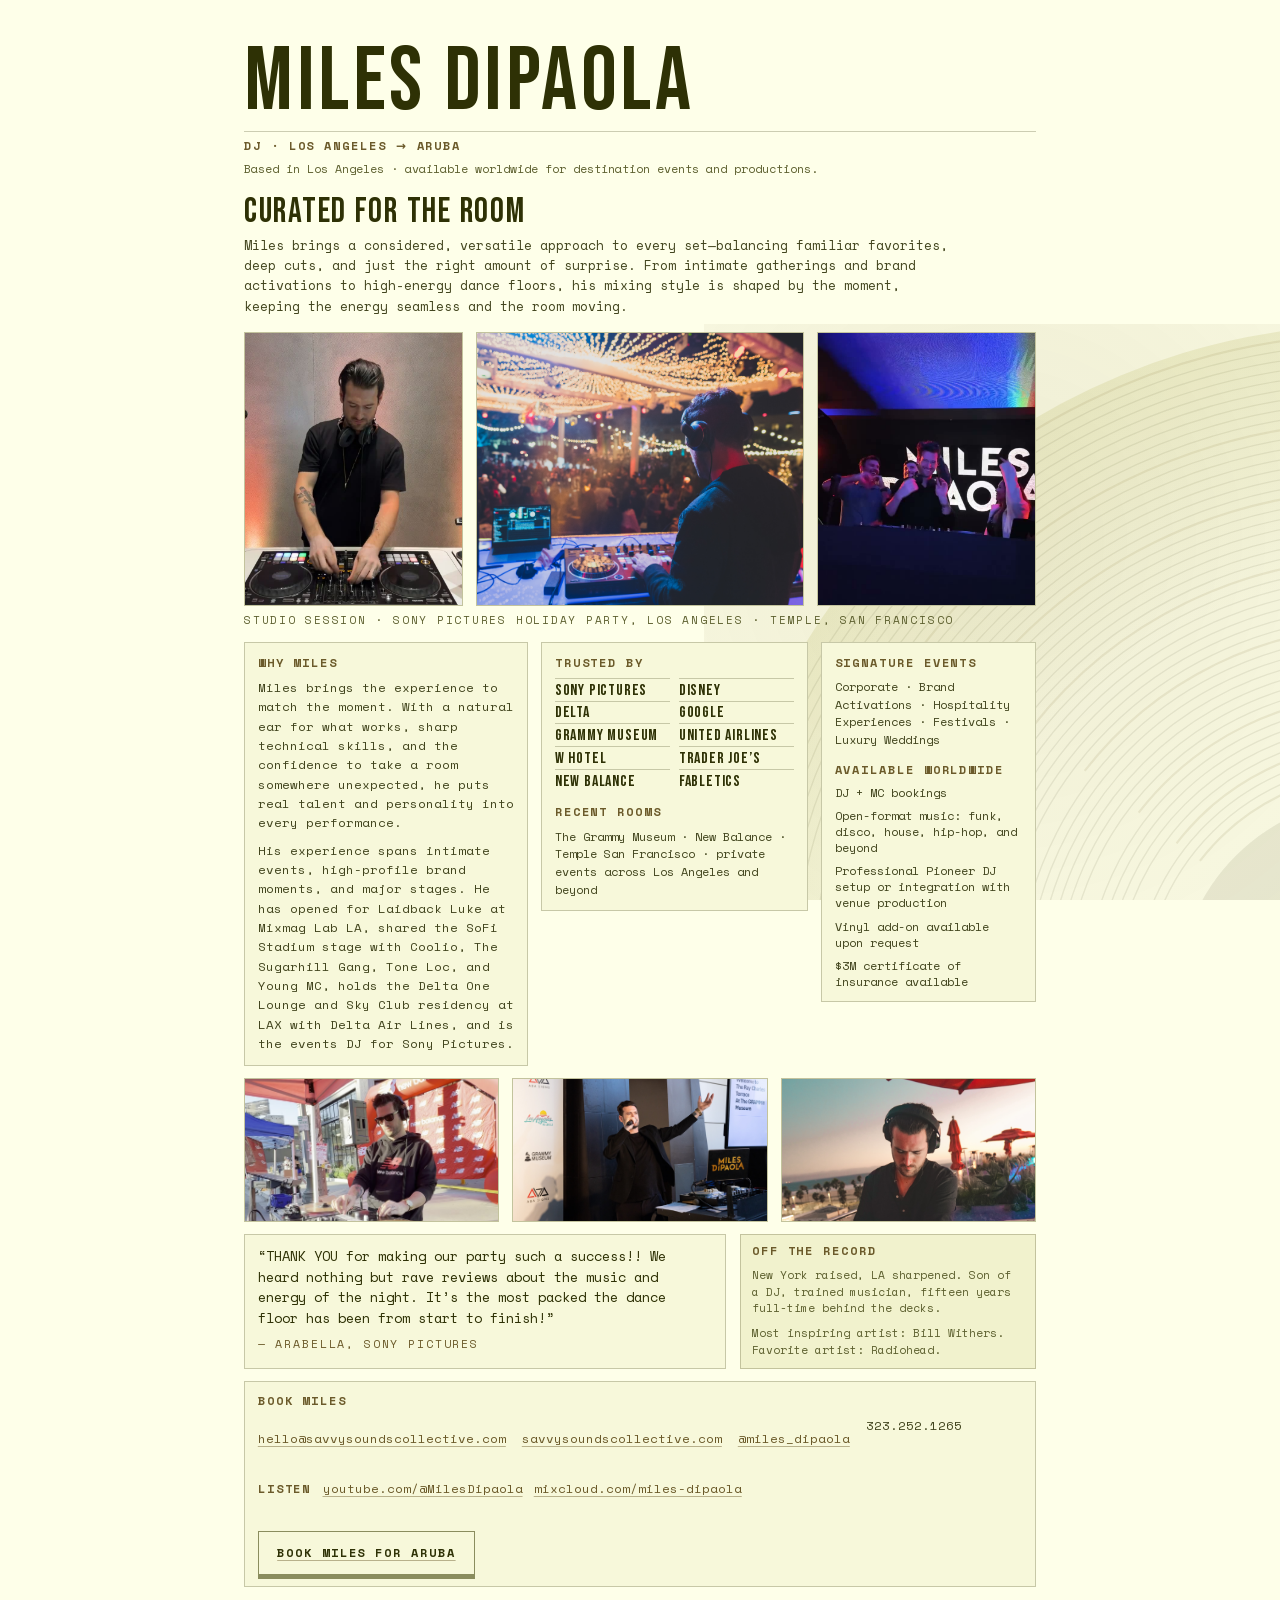
==== aruba/index.html @ 9ad51dda "Add the Aruba one sheet page and PDF Miles's pitch sheet for the Aruba brand event: the moving web v" ====
<!doctype html>
<html lang="en">
<head>
<meta charset="utf-8">
<meta name="viewport" content="width=device-width, initial-scale=1">
<title>Miles DiPaola — DJ One Sheet — Aruba</title>
<meta name="robots" content="noindex, nofollow">
<meta name="description" content="Miles DiPaola, DJ. Los Angeles, available worldwide for destination events and productions.">
<style>
/* ---- The faces. Self-hosted, no network. ------------------------- */
@font-face{font-family:"Bebas Neue";src:url("fonts/bebas-neue-400.woff2") format("woff2");font-weight:400;font-style:normal;font-display:block}
@font-face{font-family:"Space Mono";src:url("fonts/space-mono-400.woff2") format("woff2");font-weight:400;font-style:normal;font-display:block}
@font-face{font-family:"Space Mono";src:url("fonts/space-mono-700.woff2") format("woff2");font-weight:700;font-style:normal;font-display:block}

/* ---- The Booth's roles, cream ground only. -----------------------
   Same names, same values as booth-shell/styles/tokens.css. Pale brass
   (#c9b27a) appears only as metal on the record, never as text.        */
:root{
  --cream:#feffe9; --olive:#2e3105; --fg-2:#43461f; --fg-3:#5c5f2e;
  --panel:#f7f8da; --sunk:#f1f2cd; --accent:#6b5a2a; --edge:#8a8d5e;
  --rule:rgba(46,49,5,.24); --press:rgba(46,49,5,.22);
  --display:"Bebas Neue","Haettenschweiler","Arial Narrow",sans-serif;
  --mono:"Space Mono",ui-monospace,"SF Mono",monospace;
  /* the record's own tones — the shell's --platter-* values */
  --groove:rgba(46,49,5,.085);
  --groove-lit:rgba(124,103,51,.115);
  --sheen:rgba(124,103,51,.12);
  --face:#feffe9; --face-rim:#f1f2cd;
  color-scheme:light;
}
*{box-sizing:border-box}
html{font-size:100%}
body{
  margin:0; background:var(--cream); color:var(--fg-2);
  font-family:var(--mono); font-size:.78rem; line-height:1.55;
  -webkit-font-smoothing:antialiased;
}
a{color:var(--accent)}
:focus-visible{outline:2px solid var(--accent); outline-offset:2px}
/* the one glyph the latin subsets do not carry */
.arrow{font-family:ui-sans-serif,system-ui,sans-serif}
.num{font-variant-numeric:tabular-nums}

/* ---- THE RECORD --------------------------------------------------
   One 12in pressing whose middle sits just past the bottom-right
   corner, so what shows is the arc of something far too big to fit.
   The GROOVES turn once every 85s; the SHEEN is a sibling and never
   turns — a record travelling under a lamp that stays put.

   THE RULE the tones depend on: only --olive and --fg-2 ever sit
   straight on this. Anything quieter gets its own panel.            */
.platter{position:fixed; inset:0; z-index:0; overflow:hidden; pointer-events:none}
.platter .disc-box{position:absolute; width:150vmin; height:150vmin; right:-86vmin; bottom:-86vmin}
.platter svg{position:absolute; inset:0; width:100%; height:100%}
.platter .sheen{position:absolute; inset:0;
  background:radial-gradient(circle at 22% 16%, var(--sheen) 0%, transparent 46%)}
@keyframes platter-turn{from{transform:rotate(0)}to{transform:rotate(360deg)}}
.turning{animation:platter-turn 85s linear infinite; transform-origin:50% 50%; will-change:transform}
@media (prefers-reduced-motion:reduce){.turning{animation:none; transform:rotate(-14deg)}}

/* ---- The sheet --------------------------------------------------- */
.sheet{position:relative; z-index:1; max-width:54rem; margin:0 auto; padding:2.4rem 2.25rem 2.6rem}

/* ---- Type -------------------------------------------------------- */
.label{font-family:var(--mono); font-weight:700; font-size:.75rem; line-height:1.35;
  text-transform:uppercase; letter-spacing:.16em; color:var(--accent); margin:0}
h2.label{margin:0 0 .45rem}

/* ---- The masthead. Wordmark and its line are ONE lockup. --------- */
.wordmark{font-family:var(--display); font-weight:400; text-transform:uppercase;
  font-size:5.6rem; line-height:1; letter-spacing:.04em; color:var(--olive);
  margin:0 0 -.06em; display:block}
.mast-line{display:flex; align-items:baseline; justify-content:space-between;
  gap:.35rem 1.5rem; flex-wrap:wrap; margin-top:.5rem; padding-top:.42rem;
  border-top:1px solid var(--rule)}
.mast-sub{margin:0; color:var(--fg-3); font-size:.72rem}

/* ---- The positioning line. Second loudest thing on the page. ----- */
.pitch{margin:1.05rem 0 0; font-size:.82rem; line-height:1.55;
  color:var(--fg-2); max-width:44rem}
.pitch-lead{display:block; font-family:var(--display); font-weight:400;
  text-transform:uppercase; font-size:2.15rem; line-height:1;
  letter-spacing:.05em; color:var(--olive); margin-bottom:.34rem}

/* ---- Photos ------------------------------------------------------ */
figure{margin:0}
.hero{margin-top:1rem}
/* On screen the hero is three panels: two clips of Miles at work flanking
   the still. Side panels are 4:5 (phone footage is tall); the middle is
   1.5x as wide at 6:5 so all three land at the same height. In print
   only the still survives, at the wide band the page was set for. */
.hero-media{display:grid; grid-template-columns:1fr 1.5fr 1fr; gap:.8rem}
.hero-side,.hero-main{position:relative; border:1px solid var(--rule);
  background:var(--sunk); overflow:hidden}
.hero-side{aspect-ratio:4/5}
.hero-main{aspect-ratio:6/5}
.hero-media img,.hero-media video{position:absolute; inset:0; width:100%; height:100%;
  object-fit:cover; object-position:50% 50%; display:block}
.hero-main img{object-position:70% 50%}
.hero-media video{z-index:1}
.hero figcaption{margin-top:.4rem; font-size:.69rem; text-transform:uppercase;
  letter-spacing:.16em; color:var(--fg-3)}

.shots{display:flex; gap:.8rem; margin-top:.75rem}
.shot{flex:1 1 0; min-width:0}
.shot img{display:block; width:100%; aspect-ratio:16/9; object-fit:cover;
  border:1px solid var(--rule); background:var(--sunk)}
/* per photo, so no face and no laptop lid is ever cropped out */
.shot-1 img{object-position:50% 44%}
.shot-2 img{object-position:50% 24%}
.shot-3 img{object-position:50% 25%}

/* ---- Panels. Everything quieter than body ink gets its own ground. */
.panel{background:var(--panel); border:1px solid var(--rule); padding:.72rem .8rem}
.cols{display:grid; grid-template-columns:1.32fr 1.24fr 1fr; gap:.8rem; margin-top:.8rem; align-items:start}
.cols>*{min-width:0}
.cols p{margin:0}
.block+.block{margin-top:.8rem}
/* the client roll: an even two-column grid, every row the same height,
   each row opened by a hairline so it reads as a roll of names */
.names{display:grid; grid-template-columns:1fr 1fr; column-gap:.55rem;
  margin:0; padding:0; list-style:none}
.names li{display:flex; align-items:center; min-height:1.42rem;
  border-top:1px solid var(--rule); padding:.1rem 0 0;
  font-family:var(--display); font-weight:400; text-transform:uppercase;
  font-size:1rem; line-height:1.1; letter-spacing:.05em; color:var(--olive);
  white-space:nowrap; min-width:0}
.travels li{font-size:.74rem; line-height:1.35}
.travels{margin:0; padding:0; list-style:none}
.travels li+li{margin-top:.45rem}
.run{margin:0; font-size:.74rem; line-height:1.5}
/* the roots line gets its own air and a rule, not a jam under the copy */
.panel .why-2,.aside .why-2{margin-top:.5rem}
.roots{margin:.75rem 0 0; padding-top:.6rem; border-top:1px solid var(--rule);
  font-size:.7rem; color:var(--fg-3); line-height:1.5}

/* ---- The quote band, and the aside that now has a home ----------- */
.quote{margin-top:.75rem; display:flex; gap:.9rem; align-items:stretch}
.quote-main{flex:1 1 62%; min-width:0}
.quote blockquote{margin:0; font-size:.86rem; line-height:1.5; color:var(--olive)}
.quote cite{display:block; margin-top:.4rem; font-style:normal; font-size:.72rem;
  text-transform:uppercase; letter-spacing:.16em; color:var(--accent)}
.aside{flex:1 1 38%; min-width:0; background:var(--sunk);
  border:1px solid var(--rule); padding:.55rem .65rem}
.aside p{margin:.3rem 0 0; font-size:.7rem; line-height:1.5; color:var(--fg-3)}

/* ---- Contact ----------------------------------------------------- */
.contact{margin-top:.75rem; display:flex; align-items:center; justify-content:space-between;
  gap:1.25rem; flex-wrap:wrap}
.contact ul{margin:.35rem 0 0; padding:0; list-style:none; display:flex; flex-wrap:wrap;
  gap:.4rem 1rem; font-size:.78rem}
.contact a{display:inline-flex; align-items:center; min-height:44px;
  text-decoration:underline; text-decoration-thickness:1px; text-underline-offset:3px;
  text-decoration-color:rgba(107,90,42,.45)}
.contact a:hover{text-decoration-color:var(--accent)}
.contact .listen{display:inline-flex; align-items:center; gap:.7rem; flex-wrap:wrap}
.contact .listen .label{margin:0}

/* The Booth's one pressable. */
.solid{display:inline-flex; align-items:center; min-height:44px; padding:0 1.15rem;
  border:1px solid var(--edge); background:var(--panel); box-shadow:0 4px 0 0 var(--edge);
  transform:translateY(0); text-decoration:none; color:var(--olive);
  font-family:var(--mono); font-weight:700; font-size:.75rem;
  text-transform:uppercase; letter-spacing:.16em; white-space:nowrap;
  transition:transform 150ms cubic-bezier(.34,1.56,.64,1),
             box-shadow 150ms cubic-bezier(.34,1.56,.64,1), border-color 150ms ease}
.solid:hover{transform:translateY(-2px); box-shadow:0 6px 0 0 var(--edge); border-color:var(--accent)}
.solid:active{transform:translateY(4px); box-shadow:inset 0 2px 5px 0 var(--press); border-color:var(--accent)}
@media (prefers-reduced-motion:reduce){.solid{transition:none}
  .hero-media video{display:none}}

/* ---- Phone ------------------------------------------------------- */
@media (max-width:640px){
  html{font-size:93.75%}
  .sheet{padding:1.6rem 1.15rem 2rem}
  .wordmark{font-size:3rem}
  .pitch-lead{font-size:1.6rem}
  .mast-line{gap:.35rem}
  .hero-media{grid-template-columns:1fr 1fr; grid-template-areas:"main main" "l r"; gap:.6rem}
  .hero-main{grid-area:main; aspect-ratio:16/9}
  .hero-main img{object-position:50% 24%}
  .hero-side:first-child{grid-area:l}
  .hero-side:last-child{grid-area:r}
  .cols{grid-template-columns:1fr; gap:.7rem}
  .names{grid-template-columns:1fr}
  .shots{flex-wrap:wrap}
  .shot{flex:1 1 45%}
  .quote{flex-direction:column}
  .contact{flex-direction:column; align-items:flex-start}
  .solid{width:100%; justify-content:center}
}

/* ---- PRINT: US Letter portrait, exactly one page. -----------------
   The record is re-hung in inches: radius 7in, middle 1.2in past the
   bottom-right corner, so the arc enters the right edge around the
   photo row and leaves the bottom edge a third of the way across.
   Its tones come up here — 1px strokes on paper carry less than the
   same strokes on a lit screen. Measured on the proof, not guessed. */
@page{size:letter; margin:0}
@media print{
  html{font-size:10.6px}
  body{background:var(--cream); position:relative}
  :root{--groove:rgba(46,49,5,.115); --groove-lit:rgba(124,103,51,.15)}
  .sheet{max-width:none; width:8.5in; padding:.4in .46in .24in}
  .platter{position:absolute; inset:0; height:11in; overflow:hidden}
  .platter .disc-box{width:14in; height:14in; right:-8.2in; bottom:-8.2in}
  .turning{animation:none; transform:rotate(-14deg)}
  .wordmark{font-size:100pt}
  .pitch-lead{font-size:24pt}
  .pitch{max-width:none}
  .shot img{aspect-ratio:16/8.5}
  .hero-side,.cap-screen{display:none}
  .hero-media{display:block; position:relative; aspect-ratio:16/4.4; border:1px solid var(--rule);
    background:var(--sunk); overflow:hidden}
  .hero-main{position:absolute; inset:0; aspect-ratio:auto; border:0}
  .hero-main img{object-position:50% 32%}
  .names li{font-size:13pt; min-height:15.5pt; padding-top:1.5pt}
  /* the pressable prints at rest — border and its hard bottom edge */
  .solid{min-height:0; padding:.36rem 1.05rem}
  .contact a{display:inline; min-height:0}
  .contact{flex-wrap:nowrap}
  .contact > div{flex:1 1 auto; min-width:0}
  .contact .solid{flex:0 0 auto}
  a{text-decoration:none}
  *{-webkit-print-color-adjust:exact; print-color-adjust:exact}
}
</style>
</head>
<body>

<div class="platter" aria-hidden="true">
  <div class="disc-box">
    <svg class="turning" viewBox="-500 -500 1000 1000">
      <defs>
        <radialGradient id="rec-body">
          <stop offset="0%" stop-color="var(--face)"/>
          <stop offset="62%" stop-color="var(--face)"/>
          <stop offset="100%" stop-color="var(--face-rim)"/>
        </radialGradient>
      </defs>
      <circle r="500" fill="url(#rec-body)"/>
<circle r="167.5" fill="none" stroke="var(--groove-lit)" stroke-width="1.6" stroke-dasharray="226 92"/>
<circle r="174.72" fill="none" stroke="var(--groove)" stroke-width="1"/>
<circle r="181.94" fill="none" stroke="var(--groove)" stroke-width="1"/>
<circle r="189.17" fill="none" stroke="var(--groove-lit)" stroke-width="1.6" stroke-dasharray="255 104"/>
<circle r="196.39" fill="none" stroke="var(--groove)" stroke-width="1"/>
<circle r="203.61" fill="none" stroke="var(--groove)" stroke-width="1"/>
<circle r="210.83" fill="none" stroke="var(--groove)" stroke-width="1"/>
<circle r="218.06" fill="none" stroke="var(--groove)" stroke-width="1"/>
<circle r="225.28" fill="none" stroke="var(--groove-lit)" stroke-width="1.6" stroke-dasharray="304 124"/>
<circle r="232.5" fill="none" stroke="var(--groove)" stroke-width="1"/>
<circle r="239.72" fill="none" stroke="var(--groove)" stroke-width="1"/>
<circle r="246.94" fill="none" stroke="var(--groove)" stroke-width="1"/>
<circle r="254.17" fill="none" stroke="var(--groove)" stroke-width="1"/>
<circle r="261.39" fill="none" stroke="var(--groove)" stroke-width="1"/>
<circle r="268.61" fill="none" stroke="var(--groove)" stroke-width="1"/>
<circle r="275.83" fill="none" stroke="var(--groove-lit)" stroke-width="1.6" stroke-dasharray="372 152"/>
<circle r="283.06" fill="none" stroke="var(--groove)" stroke-width="1"/>
<circle r="290.28" fill="none" stroke="var(--groove)" stroke-width="1"/>
<circle r="297.5" fill="none" stroke="var(--groove)" stroke-width="1"/>
<circle r="304.72" fill="none" stroke="var(--groove)" stroke-width="1"/>
<circle r="311.94" fill="none" stroke="var(--groove)" stroke-width="1"/>
<circle r="319.17" fill="none" stroke="var(--groove)" stroke-width="1"/>
<circle r="326.39" fill="none" stroke="var(--groove-lit)" stroke-width="1.6" stroke-dasharray="441 180"/>
<circle r="333.61" fill="none" stroke="var(--groove)" stroke-width="1"/>
<circle r="340.83" fill="none" stroke="var(--groove)" stroke-width="1"/>
<circle r="348.06" fill="none" stroke="var(--groove)" stroke-width="1"/>
<circle r="355.28" fill="none" stroke="var(--groove)" stroke-width="1"/>
<circle r="362.5" fill="none" stroke="var(--groove)" stroke-width="1"/>
<circle r="369.72" fill="none" stroke="var(--groove)" stroke-width="1"/>
<circle r="376.94" fill="none" stroke="var(--groove-lit)" stroke-width="1.6" stroke-dasharray="509 207"/>
<circle r="384.17" fill="none" stroke="var(--groove)" stroke-width="1"/>
<circle r="391.39" fill="none" stroke="var(--groove)" stroke-width="1"/>
<circle r="398.61" fill="none" stroke="var(--groove)" stroke-width="1"/>
<circle r="405.83" fill="none" stroke="var(--groove)" stroke-width="1"/>
<circle r="413.06" fill="none" stroke="var(--groove)" stroke-width="1"/>
<circle r="420.28" fill="none" stroke="var(--groove)" stroke-width="1"/>
<circle r="427.5" fill="none" stroke="var(--groove-lit)" stroke-width="1.6" stroke-dasharray="577 235"/>
<circle r="434.72" fill="none" stroke="var(--groove)" stroke-width="1"/>
<circle r="441.94" fill="none" stroke="var(--groove)" stroke-width="1"/>
<circle r="449.17" fill="none" stroke="var(--groove)" stroke-width="1"/>
<circle r="456.39" fill="none" stroke="var(--groove)" stroke-width="1"/>
<circle r="463.61" fill="none" stroke="var(--groove)" stroke-width="1"/>
<circle r="470.83" fill="none" stroke="var(--groove)" stroke-width="1"/>
<circle r="478.06" fill="none" stroke="var(--groove)" stroke-width="1"/>
<circle r="485.28" fill="none" stroke="var(--groove)" stroke-width="1"/>
<circle r="492.5" fill="none" stroke="var(--groove-lit)" stroke-width="1.6" stroke-dasharray="665 271"/>
      <circle r="150" fill="var(--groove)"/>
      <circle r="17" fill="var(--groove-lit)"/>
      <circle r="11.9" fill="var(--face)"/>
    </svg>
    <div class="sheen"></div>
  </div>
</div>

<main class="sheet">

  <header>
    <h1 class="wordmark">Miles DiPaola</h1>
    <div class="mast-line">
      <p class="label">DJ &#183; Los Angeles <span class="arrow">&#8594;</span> Aruba</p>
      <p class="mast-sub">Based in Los Angeles &#183; available worldwide for destination events and productions.</p>
    </div>
    <p class="pitch">
      <span class="pitch-lead">Curated for the room</span>
      Miles brings a considered, versatile approach to every set&#8212;balancing familiar
      favorites, deep cuts, and just the right amount of surprise. From intimate gatherings and
      brand activations to high-energy dance floors, his mixing style is shaped by the moment,
      keeping the energy seamless and the room moving.</p>
  </header>

  <figure class="hero">
    <div class="hero-media">
      <div class="hero-side">
        <img src="photos/hero-left.jpg"
             alt="Miles DiPaola behind a white DJ booth in a warm-lit studio, headphones around his neck, looking straight at the camera.">
        <video src="photos/hero-left.mp4" poster="photos/hero-left.jpg" muted loop autoplay playsinline
               aria-hidden="true" onerror="this.remove()"></video>
      </div>
      <div class="hero-main">
        <img src="photos/hero.jpg"
             alt="Over Miles DiPaola&#8217;s shoulder at the Sony Pictures holiday party: headphones on, hand on the mixer, a packed dance floor under a canopy of lights.">
      </div>
      <div class="hero-side">
        <img src="photos/hero-right.jpg"
             alt="Miles DiPaola behind the decks at Temple in San Francisco, his name lit on the wall behind him.">
        <video src="photos/hero-right.mp4" poster="photos/hero-right.jpg" muted loop autoplay playsinline
               aria-hidden="true" onerror="this.remove()"></video>
      </div>
    </div>
    <figcaption><span class="cap-screen">Studio session &#183; </span>Sony Pictures holiday party, Los Angeles<span class="cap-screen"> &#183; Temple, San Francisco</span></figcaption>
  </figure>

  <section class="cols">

    <div class="panel">
      <h2 class="label">Why Miles</h2>
      <p>Miles brings the experience to match the moment. With a natural ear for what works,
        sharp technical skills, and the confidence to take a room somewhere unexpected, he
        puts real talent and personality into every performance.</p>
      <p class="why-2">His experience spans intimate events, high-profile brand moments, and
        major stages. He has opened for Laidback Luke at Mixmag Lab LA, shared the SoFi
        Stadium stage with Coolio, The Sugarhill Gang, Tone Loc, and Young MC, holds the
        Delta One Lounge and Sky Club residency at LAX with Delta Air Lines, and is the
        events DJ for Sony Pictures.</p>
    </div>

    <div class="panel">
      <div class="block">
        <h2 class="label">Trusted by</h2>
        <ul class="names">
          <li>Sony Pictures</li><li>Disney</li>
          <li>Delta</li><li>Google</li>
          <li>Grammy Museum</li><li>United Airlines</li>
          <li>W Hotel</li><li>Trader Joe&#8217;s</li>
          <li>New Balance</li><li>Fabletics</li>
        </ul>
      </div>
      <div class="block">
        <h2 class="label">Recent rooms</h2>
        <p class="run">The Grammy Museum &#183; New Balance &#183; Temple San Francisco &#183; private events across Los Angeles and beyond</p>
      </div>
    </div>

    <div class="panel">
      <div class="block">
        <h2 class="label">Signature events</h2>
        <p class="run">Corporate &#183; Brand Activations &#183; Hospitality Experiences &#183; Festivals &#183; Luxury Weddings</p>
      </div>
      <div class="block">
        <h2 class="label">Available worldwide</h2>
        <ul class="travels">
          <li>DJ + MC bookings</li>
          <li>Open-format music: funk, disco, house, hip-hop, and beyond</li>
          <li>Professional Pioneer DJ setup or integration with venue production</li>
          <li>Vinyl add-on available upon request</li>
          <li><span class="num">$3M</span> certificate of insurance available</li>
        </ul>
      </div>
    </div>

  </section>

  <div class="shots">
    <figure class="shot shot-1"><img src="photos/1.jpg"
      alt="Miles DiPaola in headphones playing gold vinyl on turntables under a New Balance tent at a brand activation in Los Angeles."
      onerror="this.closest('.shot').remove()"></figure>
    <figure class="shot shot-2"><img src="photos/2.jpg"
      alt="Miles DiPaola on the microphone behind his decks at the GRAMMY Museum in Los Angeles, his name lit on the laptop lid."
      onerror="this.closest('.shot').remove()"></figure>
    <figure class="shot shot-3"><img src="photos/3.jpg"
      alt="Miles DiPaola in headphones playing gold vinyl on a beachfront rooftop at sunset, ocean, palms and red umbrellas behind him."
      onerror="this.closest('.shot').remove()"></figure>
  </div>

  <section class="quote">
    <div class="panel quote-main">
      <blockquote>&#8220;THANK YOU for making our party such a success!! We heard nothing but rave
        reviews about the music and energy of the night. It&#8217;s the most packed the dance floor
        has been from start to finish!&#8221;</blockquote>
      <cite>&#8212; Arabella, Sony Pictures</cite>
    </div>
    <div class="aside">
      <h2 class="label">Off the record</h2>
      <p>New York raised, LA sharpened. Son of a DJ, trained musician, fifteen years
        full-time behind the decks.</p>
      <p class="why-2">Most inspiring artist: Bill Withers.<br>Favorite artist: Radiohead.</p>
    </div>
  </section>

  <footer class="panel contact">
    <div>
      <h2 class="label">Book Miles</h2>
      <ul>
        <li><a href="mailto:hello@savvysoundscollective.com">hello@savvysoundscollective.com</a></li>
        <li><a href="https://savvysoundscollective.com">savvysoundscollective.com</a></li>
        <li><a href="https://www.instagram.com/miles_dipaola/">@miles_dipaola</a></li>
        <li class="num">323.252.1265</li>
        <li class="listen"><span class="label">Listen</span>
          <a href="https://www.youtube.com/@MilesDipaola">youtube.com/@MilesDipaola</a>
          <a href="https://www.mixcloud.com/miles-dipaola/">mixcloud.com/miles-dipaola</a></li>
      </ul>
    </div>
    <a class="solid" href="mailto:hello@savvysoundscollective.com?subject=Aruba%20event%20inquiry">Book Miles for Aruba</a>
  </footer>

</main>
</body>
</html>
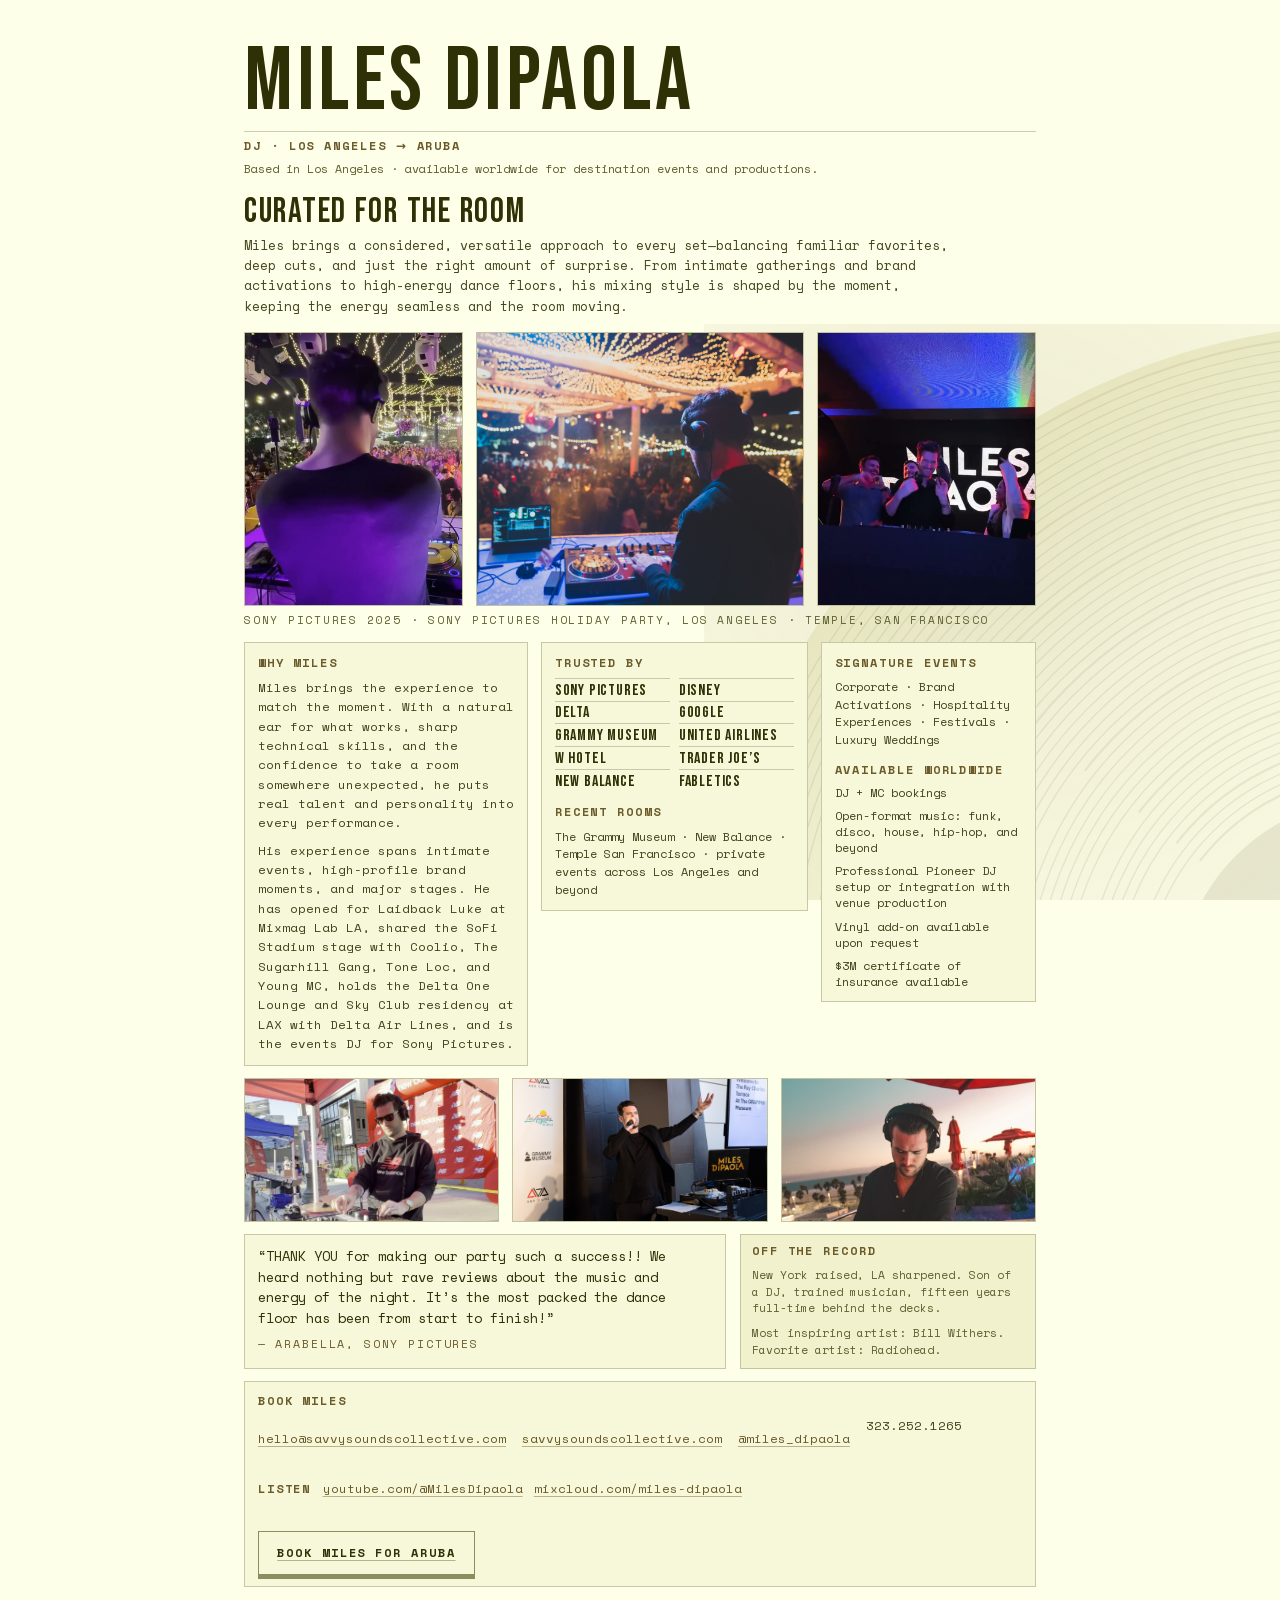
==== commit 17881aa4: "Aruba sheet: Sony 2025 clip in the left hero panel" ====
--- a/aruba/index.html
+++ b/aruba/index.html
@@ -313,7 +313,7 @@
     <div class="hero-media">
       <div class="hero-side">
         <img src="photos/hero-left.jpg"
-             alt="Miles DiPaola behind a white DJ booth in a warm-lit studio, headphones around his neck, looking straight at the camera.">
+             alt="Over Miles DiPaola&#8217;s shoulder at the Sony Pictures 2025 holiday party, a packed floor under strings of lights.">
         <video src="photos/hero-left.mp4" poster="photos/hero-left.jpg" muted loop autoplay playsinline
                aria-hidden="true" onerror="this.remove()"></video>
       </div>
@@ -328,7 +328,7 @@
                aria-hidden="true" onerror="this.remove()"></video>
       </div>
     </div>
-    <figcaption><span class="cap-screen">Studio session &#183; </span>Sony Pictures holiday party, Los Angeles<span class="cap-screen"> &#183; Temple, San Francisco</span></figcaption>
+    <figcaption><span class="cap-screen">Sony Pictures 2025 &#183; </span>Sony Pictures holiday party, Los Angeles<span class="cap-screen"> &#183; Temple, San Francisco</span></figcaption>
   </figure>
 
   <section class="cols">
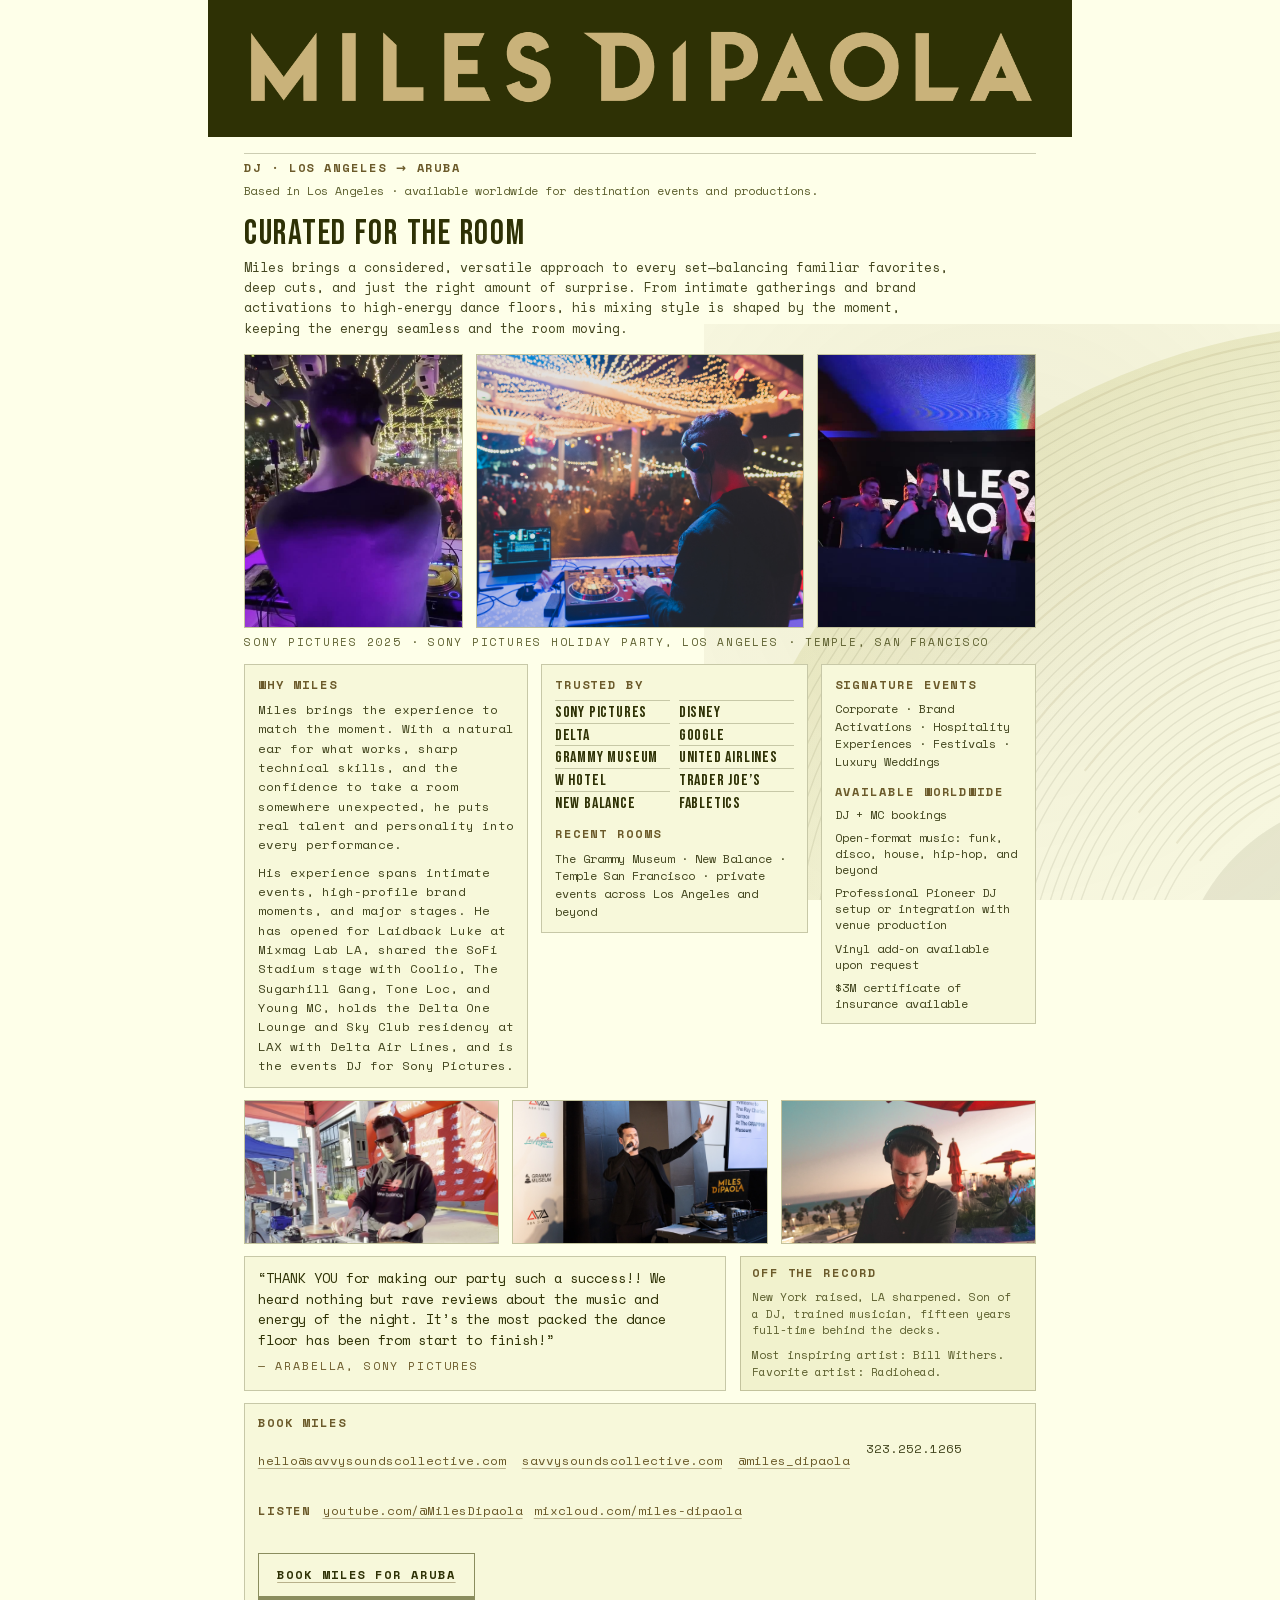
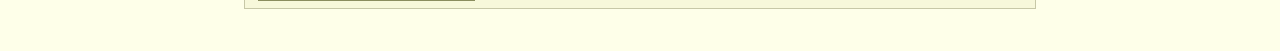
==== commit 56c57adf: "Aruba one sheet: Miles's logo on an olive band at the top" ====
--- a/aruba/index.html
+++ b/aruba/index.html
@@ -1,5 +1,5 @@
 <!doctype html>
-<html lang="en">
+<html lang="en" class="band">
 <head>
 <meta charset="utf-8">
 <meta name="viewport" content="width=device-width, initial-scale=1">
@@ -67,9 +67,11 @@
 h2.label{margin:0 0 .45rem}
 
 /* ---- The masthead. Wordmark and its line are ONE lockup. --------- */
-.wordmark{font-family:var(--display); font-weight:400; text-transform:uppercase;
-  font-size:5.6rem; line-height:1; letter-spacing:.04em; color:var(--olive);
-  margin:0 0 -.06em; display:block}
+:root{--band:var(--olive)}
+.wordmark{margin:0 0 .9rem; display:block; line-height:0}
+.logo{display:block; width:100%; height:auto}
+.band .wordmark{background:var(--band); margin:-2.4rem -2.25rem 1rem; padding:1.6rem 2.25rem 1.5rem}
+
 .mast-line{display:flex; align-items:baseline; justify-content:space-between;
   gap:.35rem 1.5rem; flex-wrap:wrap; margin-top:.5rem; padding-top:.42rem;
   border-top:1px solid var(--rule)}
@@ -173,7 +175,7 @@
 @media (max-width:640px){
   html{font-size:93.75%}
   .sheet{padding:1.6rem 1.15rem 2rem}
-  .wordmark{font-size:3rem}
+  .band .wordmark{margin:-1.6rem -1.15rem .9rem; padding:1.1rem 1.15rem 1rem}
   .pitch-lead{font-size:1.6rem}
   .mast-line{gap:.35rem}
   .hero-media{grid-template-columns:1fr 1fr; grid-template-areas:"main main" "l r"; gap:.6rem}
@@ -205,7 +207,8 @@
   .platter{position:absolute; inset:0; height:11in; overflow:hidden}
   .platter .disc-box{width:14in; height:14in; right:-8.2in; bottom:-8.2in}
   .turning{animation:none; transform:rotate(-14deg)}
-  .wordmark{font-size:100pt}
+  .wordmark{margin-bottom:.16in}
+  .band .wordmark{margin:-.4in -.46in .16in; padding:.34in .46in .3in}
   .pitch-lead{font-size:24pt}
   .pitch{max-width:none}
   .shot img{aspect-ratio:16/8.5}
@@ -296,7 +299,7 @@
 <main class="sheet">
 
   <header>
-    <h1 class="wordmark">Miles DiPaola</h1>
+    <h1 class="wordmark"><img class="logo" src="photos/logo-brass.png" alt="Miles DiPaola"></h1>
     <div class="mast-line">
       <p class="label">DJ &#183; Los Angeles <span class="arrow">&#8594;</span> Aruba</p>
       <p class="mast-sub">Based in Los Angeles &#183; available worldwide for destination events and productions.</p>
